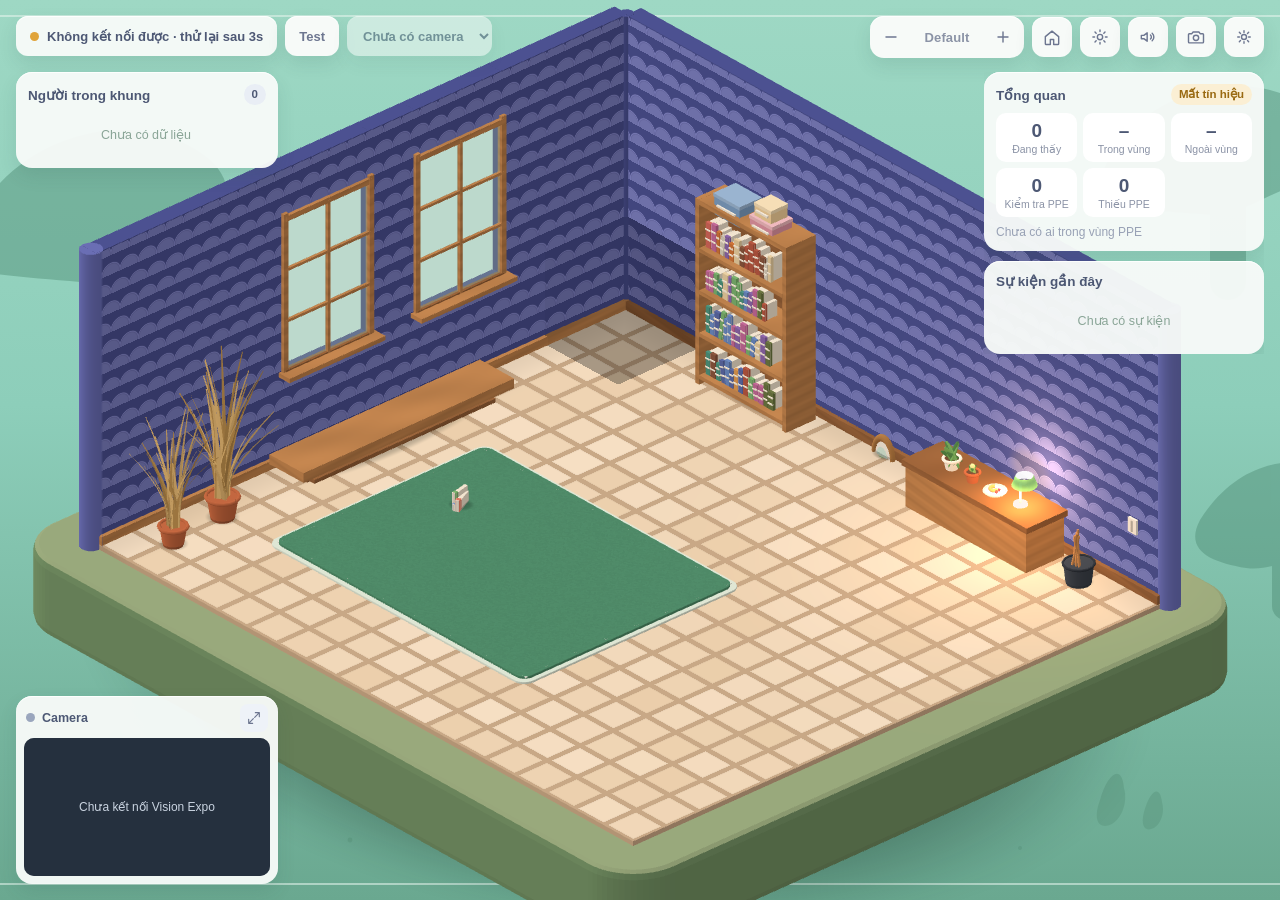
==== show/index.html @ 2da177c5 "Track the built 3D show dashboard and its scripts show/ (Greco2026DashBoard build), build_show.bat a" ====
<!DOCTYPE html>
<html lang="en">
  <head>
    <meta charset="UTF-8" />
    <meta name="viewport" content="width=device-width, initial-scale=1" />
    <title>Isometric Room</title>
    <script type="module" crossorigin src="/show/assets/index-Dxcq2Qw7.js"></script>
    <link rel="stylesheet" crossorigin href="/show/assets/index-DTfOdCN5.css">
  </head>
  <body>
    <div id="app"></div>
  </body>
</html>
---- show/assets/index-DTfOdCN5.css ----
:root{--ink: #6d7690;--ink-strong: #4d5874;--pill: #f7faf8;--line: rgba(120, 140, 160, .18);--danger: #e04f4f;--ok: #3f9d78;--shadow: 0 8px 18px rgba(40, 84, 70, .12), 0 1px 0 rgba(255, 255, 255, .85) inset;--dock-w: 262px;--dock-h: calc((var(--dock-w) - 16px) * 9 / 16 + 50px);color:var(--ink);font-family:Segoe UI,Trebuchet MS,sans-serif}*{box-sizing:border-box}html,body,#app{height:100%;margin:0}body{overflow:hidden;background:#6eab93}button,input,select{font:inherit;color:inherit}#app{position:relative}.backdrop,canvas,#hud{position:absolute;top:0;right:0;bottom:0;left:0}.backdrop{width:100%;height:100%;display:block}canvas{width:100%;height:100%;display:block}#hud{pointer-events:none;z-index:2}#hud button,#hud input,#hud select,#hud .panel,#hud .card{pointer-events:auto}.cluster{position:absolute;display:flex;gap:8px;align-items:center}.top-left{top:16px;left:16px}.top-right{top:16px;right:16px}.btn{width:40px;height:40px;border:0;border-radius:12px;background:var(--pill);box-shadow:var(--shadow);display:grid;place-items:center;position:relative;cursor:pointer;color:var(--ink)}.btn.active{background:#e7edf8;color:var(--ink-strong)}.btn:disabled{opacity:.4;cursor:default}.zoom{display:flex;align-items:center;background:var(--pill);border-radius:14px;box-shadow:var(--shadow);padding:4px;gap:2px}.zoom .btn{box-shadow:none;background:transparent;width:34px;height:34px}.zoom .label{min-width:74px;text-align:center;font-size:13px;font-weight:650;letter-spacing:.01em;color:#8b93a6}.card{background:#f7faf8f5;border-radius:16px;box-shadow:var(--shadow);color:var(--ink-strong)}.conn{display:flex;align-items:center;gap:8px;height:40px;padding:0 14px;border-radius:12px;font-size:13px;font-weight:600;max-width:340px;white-space:nowrap}.conn span{overflow:hidden;text-overflow:ellipsis}.led{display:inline-block;width:9px;height:9px;border-radius:50%;background:#9aa6bd;flex:none}.conn[data-state=open] .led{background:var(--ok);box-shadow:0 0 0 3px #3f9d782e}.conn[data-state=connecting] .led,.conn[data-state=retrying] .led{background:#e0a43a;animation:pulse 1s ease-in-out infinite}.conn[data-state=closed] .led{background:var(--danger)}@keyframes pulse{50%{opacity:.35}}.cam-select{height:40px;border:0;border-radius:12px;padding:0 12px;font-size:13px;font-weight:600;cursor:pointer;outline:none}.cam-select:disabled{opacity:.55;cursor:default}.chip{display:inline-block;padding:2px 8px;border-radius:999px;background:#e9eef5;color:var(--ink-strong);font-size:11.5px;font-weight:600;line-height:1.5}.chip.ok{background:#dff3ea;color:#2f7f60}.chip.warn{background:#fbefd4;color:#9a6a12}.chip.bad{background:#fde3e0;color:var(--danger)}.btn.test{width:auto;padding:0 14px;font-size:13px;font-weight:700}.btn.test.active{background:#efe6ff;color:#6b4fc4}.muted{color:#98a1b5;font-size:12px}.rail{position:absolute;top:72px;width:262px;display:flex;flex-direction:column;gap:10px;max-height:calc(100% - 88px)}.left-rail{left:16px;max-height:calc(100% - 88px - var(--dock-h) - 10px)}.right-rail{right:16px;width:280px;overflow-y:auto}.rail .card{padding:12px}.stat-head{display:flex;align-items:center;justify-content:space-between;gap:8px;margin-bottom:8px}.stat-head strong{font-size:13.5px}.stat-grid{display:grid;grid-template-columns:repeat(3,1fr);gap:6px}.stat-grid>div{background:#fff;border-radius:10px;padding:7px 4px;text-align:center;display:flex;flex-direction:column;gap:1px}.stat-grid b{font-size:19px;color:var(--ink-strong)}.stat-grid span{font-size:10.5px;color:#8b93a6}.stat-grid .danger{background:#fde3e0}.stat-grid .danger b{color:var(--danger)}.people{display:flex;flex-direction:column;min-height:0;flex:1 1 auto}.list{display:flex;flex-direction:column;gap:6px;overflow-y:auto;min-height:0;padding-right:2px}.person{border:0;background:#fff;border-radius:12px;padding:8px 10px;text-align:left;cursor:pointer;display:flex;flex-direction:column;gap:6px;outline:2px solid transparent}.person:hover{background:#f4f7ff}.person.selected{outline-color:#8ea0e0;background:#f4f7ff}.person.alert{background:#fff3f1}.person-head{display:flex;align-items:center;gap:7px;font-size:13px}.person-head em{margin-left:auto;font-style:normal;font-size:11.5px;color:#8b93a6}.chips{display:flex;flex-wrap:wrap;gap:4px}.chip.ppe.ok{background:#dff3ea;color:#2f7f60}.chip.ppe.bad{background:#fde3e0;color:var(--danger)}.chip.ppe.unknown{background:#eef2f8;color:#8b93a6}.ppe-counts{margin-top:8px}.empty-note{text-align:center;color:#8aa597;font-size:12.5px;padding:14px 6px}.detail-meta{display:flex;align-items:center;gap:6px;flex-wrap:wrap;margin-bottom:8px}.objs{display:flex;flex-direction:column;gap:5px;max-height:220px;overflow-y:auto}.obj{display:flex;align-items:center;justify-content:space-between;background:#fff;border-radius:10px;padding:6px 10px;font-size:12.5px}.obj span{display:flex;flex-direction:column}.obj em{font-style:normal;font-size:11px;color:#98a1b5}.obj b{color:var(--ink)}.obj.bad{background:#fff3f1}.obj.bad strong,.obj.bad b{color:var(--danger)}.obj.good strong{color:#2f7f60}.cam-dock{position:absolute;left:16px;bottom:16px;width:var(--dock-w);padding:8px;display:flex;flex-direction:column;gap:6px;z-index:3}.cam-head{display:flex;align-items:center;gap:7px;font-size:12.5px;padding:0 2px;min-height:28px}.cam-head strong{flex:1;min-width:0;overflow:hidden;text-overflow:ellipsis;white-space:nowrap}.cam-head .x{display:grid;place-items:center;width:28px;height:28px;color:var(--ink)}.cam-head .x svg{width:16px;height:16px}.cam-frame{position:relative;aspect-ratio:16 / 9;border-radius:10px;overflow:hidden;background:#26313f;cursor:zoom-in}.cam-frame img{width:100%;height:100%;object-fit:contain;display:block}.cam-frame img:not([src]){visibility:hidden}.cam-note{position:absolute;top:0;right:0;bottom:0;left:0;display:grid;place-items:center;padding:8px;text-align:center;color:#c9d3e0;font-size:12px;background:#26313f8c}.cam-note[hidden]{display:none}.cam-dock.expanded{left:50%;top:50%;bottom:auto;transform:translate(-50%,-50%);width:min(1280px,90vw,calc((90vh - 60px) * 16 / 9));padding:12px;z-index:7}.cam-dock.expanded .cam-head{font-size:14px}.cam-dock.expanded .cam-frame{cursor:default}.cam-scrim{position:absolute;top:0;right:0;bottom:0;left:0;background:#18242c80;z-index:6;pointer-events:auto}.cam-scrim[hidden]{display:none}.x{width:24px;height:24px;border:0;border-radius:8px;background:#eef2f8;font-size:16px;line-height:1;cursor:pointer}.feed{display:flex;flex-direction:column;gap:2px}.ev{display:grid;grid-template-columns:auto 1fr auto;gap:8px;align-items:center;padding:5px 0;font-size:12px;border-top:1px solid var(--line)}.ev .tag{font-size:10.5px;font-weight:700;padding:1px 7px;border-radius:999px;background:#e9eef5;color:var(--ink-strong)}.ev.in .tag{background:#dff3ea;color:#2f7f60}.ev.out .tag{background:#fbefd4;color:#9a6a12}.ev.alert .tag{background:var(--danger);color:#fff}.ev time{color:#98a1b5;font-size:11px}.banner{position:absolute;top:16px;left:50%;transform:translate(-50%);background:var(--danger);color:#fff;font-weight:700;font-size:14px;padding:10px 20px;border-radius:14px;box-shadow:0 10px 24px #e04f4f66;animation:pulse-banner 1s ease-in-out infinite;max-width:40vw;text-align:center;z-index:4}.banner[hidden]{display:none}@keyframes pulse-banner{50%{transform:translate(-50%) scale(1.03)}}.panel{position:absolute;top:54px;width:270px;background:#f7faf8fa;border-radius:16px;box-shadow:var(--shadow);padding:14px;color:var(--ink-strong);z-index:5}.panel[hidden]{display:none}.panel h3{margin:0 0 8px;font-size:14px}.panel h3.sub{margin-top:14px}.panel .row{display:flex;gap:6px}.panel .field{display:flex;flex-direction:column;gap:3px;font-size:11.5px;color:#8b93a6;margin-bottom:8px}.panel .field input{border:0;background:#fff;border-radius:10px;padding:7px 10px;box-shadow:var(--shadow);outline:none;color:var(--ink-strong);font-size:13px}.panel button.wide{border:0;background:#fff;border-radius:10px;padding:8px 10px;box-shadow:var(--shadow);cursor:pointer;flex:1;width:100%}.panel button.primary{background:#6d8ad8;color:#fff;font-weight:600}.top-right .panel{right:0}.enter{animation:rise .48s cubic-bezier(.2,.8,.2,1) both}@keyframes rise{0%{opacity:0;transform:translateY(8px) scale(.96)}to{opacity:1;transform:none}}@media(max-width:900px){.right-rail{top:112px;width:210px}.right-rail .feed,.right-rail .detail{display:none}:root{--dock-w: 210px}.left-rail{width:210px;top:112px;max-height:calc(100% - 128px - var(--dock-h) - 10px)}.top-left{flex-wrap:wrap;max-width:calc(100% - 280px)}.conn{max-width:180px}.zoom .label{display:none}.banner{top:64px;max-width:70vw}}
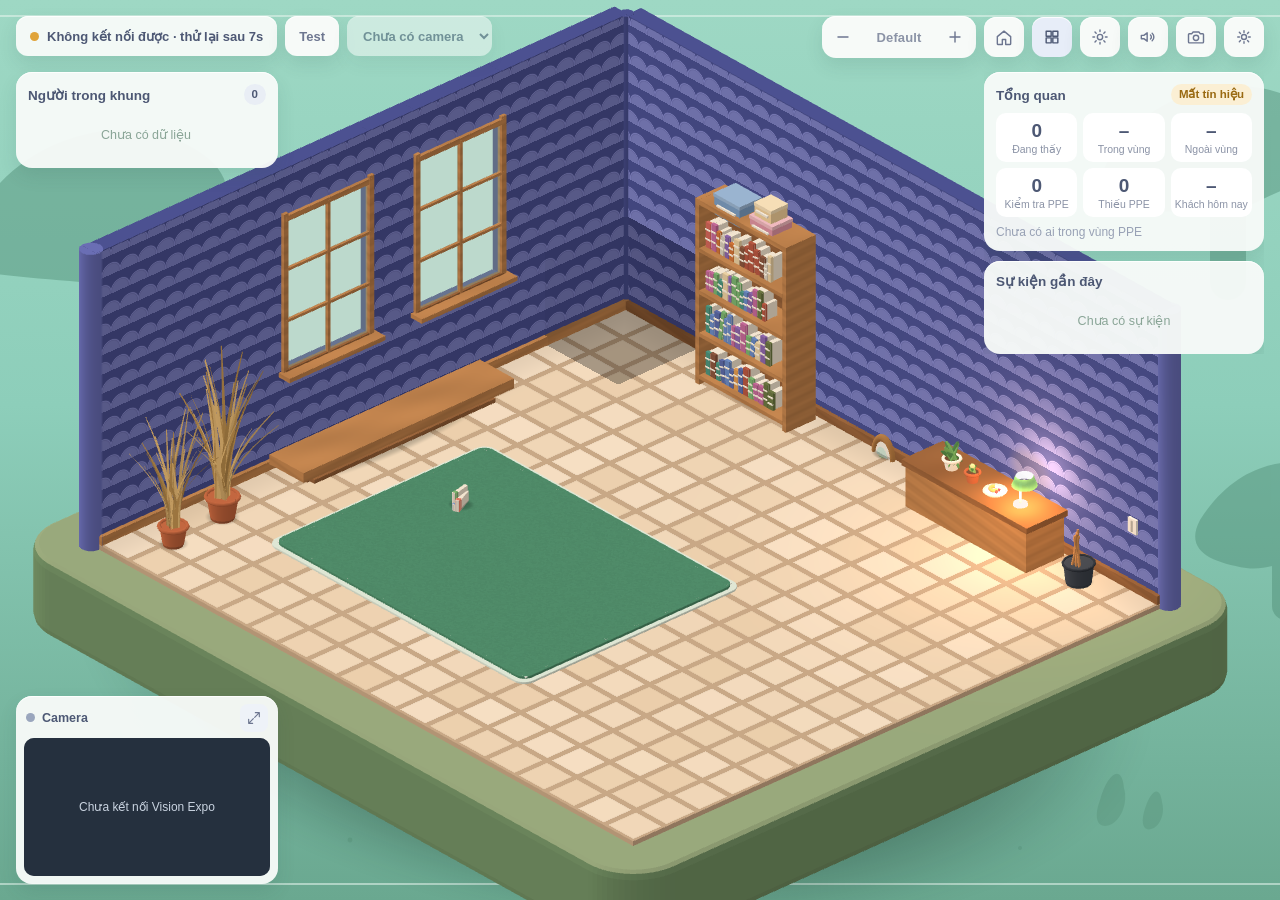
==== commit e9f2bc1a: "Typed zones per camera with per-zone stats, dwell, visitors, crowding, heatmap - crossing.zones: up " ====
--- a/show/index.html
+++ b/show/index.html
@@ -4,8 +4,8 @@
     <meta charset="UTF-8" />
     <meta name="viewport" content="width=device-width, initial-scale=1" />
     <title>Isometric Room</title>
-    <script type="module" crossorigin src="/show/assets/index-Dxcq2Qw7.js"></script>
-    <link rel="stylesheet" crossorigin href="/show/assets/index-DTfOdCN5.css">
+    <script type="module" crossorigin src="/show/assets/index-DGra6503.js"></script>
+    <link rel="stylesheet" crossorigin href="/show/assets/index-BMzzv9PR.css">
   </head>
   <body>
     <div id="app"></div>
--- a/show/assets/index-BMzzv9PR.css
+++ b/show/assets/index-BMzzv9PR.css
@@ -0,0 +1 @@
+:root{--ink: #6d7690;--ink-strong: #4d5874;--pill: #f7faf8;--line: rgba(120, 140, 160, .18);--danger: #e04f4f;--ok: #3f9d78;--shadow: 0 8px 18px rgba(40, 84, 70, .12), 0 1px 0 rgba(255, 255, 255, .85) inset;--dock-w: 262px;--dock-h: calc((var(--dock-w) - 16px) * 9 / 16 + 50px);color:var(--ink);font-family:Segoe UI,Trebuchet MS,sans-serif}*{box-sizing:border-box}html,body,#app{height:100%;margin:0}body{overflow:hidden;background:#6eab93}button,input,select{font:inherit;color:inherit}#app{position:relative}.backdrop,canvas,#hud{position:absolute;top:0;right:0;bottom:0;left:0}.backdrop{width:100%;height:100%;display:block}canvas{width:100%;height:100%;display:block}#hud{pointer-events:none;z-index:2}#hud button,#hud input,#hud select,#hud .panel,#hud .card{pointer-events:auto}.cluster{position:absolute;display:flex;gap:8px;align-items:center}.top-left{top:16px;left:16px}.top-right{top:16px;right:16px}.btn{width:40px;height:40px;border:0;border-radius:12px;background:var(--pill);box-shadow:var(--shadow);display:grid;place-items:center;position:relative;cursor:pointer;color:var(--ink)}.btn.active{background:#e7edf8;color:var(--ink-strong)}.btn:disabled{opacity:.4;cursor:default}.zoom{display:flex;align-items:center;background:var(--pill);border-radius:14px;box-shadow:var(--shadow);padding:4px;gap:2px}.zoom .btn{box-shadow:none;background:transparent;width:34px;height:34px}.zoom .label{min-width:74px;text-align:center;font-size:13px;font-weight:650;letter-spacing:.01em;color:#8b93a6}.card{background:#f7faf8f5;border-radius:16px;box-shadow:var(--shadow);color:var(--ink-strong)}.conn{display:flex;align-items:center;gap:8px;height:40px;padding:0 14px;border-radius:12px;font-size:13px;font-weight:600;max-width:340px;white-space:nowrap}.conn span{overflow:hidden;text-overflow:ellipsis}.led{display:inline-block;width:9px;height:9px;border-radius:50%;background:#9aa6bd;flex:none}.conn[data-state=open] .led{background:var(--ok);box-shadow:0 0 0 3px #3f9d782e}.conn[data-state=connecting] .led,.conn[data-state=retrying] .led{background:#e0a43a;animation:pulse 1s ease-in-out infinite}.conn[data-state=closed] .led{background:var(--danger)}@keyframes pulse{50%{opacity:.35}}.cam-select{height:40px;border:0;border-radius:12px;padding:0 12px;font-size:13px;font-weight:600;cursor:pointer;outline:none}.cam-select:disabled{opacity:.55;cursor:default}.chip{display:inline-block;padding:2px 8px;border-radius:999px;background:#e9eef5;color:var(--ink-strong);font-size:11.5px;font-weight:600;line-height:1.5}.chip.ok{background:#dff3ea;color:#2f7f60}.chip.warn{background:#fbefd4;color:#9a6a12}.chip.bad{background:#fde3e0;color:var(--danger)}.btn.test{width:auto;padding:0 14px;font-size:13px;font-weight:700}.btn.test.active{background:#efe6ff;color:#6b4fc4}.muted{color:#98a1b5;font-size:12px}.rail{position:absolute;top:72px;width:262px;display:flex;flex-direction:column;gap:10px;max-height:calc(100% - 88px)}.left-rail{left:16px;max-height:calc(100% - 88px - var(--dock-h) - 10px)}.right-rail{right:16px;width:280px;overflow-y:auto}.rail .card{padding:12px}.stat-head{display:flex;align-items:center;justify-content:space-between;gap:8px;margin-bottom:8px}.stat-head strong{font-size:13.5px}.stat-grid{display:grid;grid-template-columns:repeat(3,1fr);gap:6px}.stat-grid>div{background:#fff;border-radius:10px;padding:7px 4px;text-align:center;display:flex;flex-direction:column;gap:1px}.stat-grid b{font-size:19px;color:var(--ink-strong)}.stat-grid span{font-size:10.5px;color:#8b93a6}.stat-grid .danger{background:#fde3e0}.stat-grid .danger b{color:var(--danger)}.people{display:flex;flex-direction:column;min-height:0;flex:1 1 auto}.list{display:flex;flex-direction:column;gap:6px;overflow-y:auto;min-height:0;padding-right:2px}.person{border:0;background:#fff;border-radius:12px;padding:8px 10px;text-align:left;cursor:pointer;display:flex;flex-direction:column;gap:6px;outline:2px solid transparent}.person:hover{background:#f4f7ff}.person.selected{outline-color:#8ea0e0;background:#f4f7ff}.person.alert{background:#fff3f1}.person-head{display:flex;align-items:center;gap:7px;font-size:13px}.person-head em{margin-left:auto;font-style:normal;font-size:11.5px;color:#8b93a6}.chips{display:flex;flex-wrap:wrap;gap:4px}.chip.ppe.ok{background:#dff3ea;color:#2f7f60}.chip.ppe.bad{background:#fde3e0;color:var(--danger)}.chip.ppe.unknown{background:#eef2f8;color:#8b93a6}.ppe-counts{margin-top:8px}.empty-note{text-align:center;color:#8aa597;font-size:12.5px;padding:14px 6px}.detail-meta{display:flex;align-items:center;gap:6px;flex-wrap:wrap;margin-bottom:8px}.objs{display:flex;flex-direction:column;gap:5px;max-height:220px;overflow-y:auto}.obj{display:flex;align-items:center;justify-content:space-between;background:#fff;border-radius:10px;padding:6px 10px;font-size:12.5px}.obj span{display:flex;flex-direction:column}.obj em{font-style:normal;font-size:11px;color:#98a1b5}.obj b{color:var(--ink)}.obj.bad{background:#fff3f1}.obj.bad strong,.obj.bad b{color:var(--danger)}.obj.good strong{color:#2f7f60}.cam-dock{position:absolute;left:16px;bottom:16px;width:var(--dock-w);padding:8px;display:flex;flex-direction:column;gap:6px;z-index:3}.cam-head{display:flex;align-items:center;gap:7px;font-size:12.5px;padding:0 2px;min-height:28px}.cam-head strong{flex:1;min-width:0;overflow:hidden;text-overflow:ellipsis;white-space:nowrap}.cam-head .x{display:grid;place-items:center;width:28px;height:28px;color:var(--ink)}.cam-head .x svg{width:16px;height:16px}.cam-frame{position:relative;aspect-ratio:16 / 9;border-radius:10px;overflow:hidden;background:#26313f;cursor:zoom-in}.cam-frame img{width:100%;height:100%;object-fit:contain;display:block}.cam-frame img:not([src]){visibility:hidden}.cam-note{position:absolute;top:0;right:0;bottom:0;left:0;display:grid;place-items:center;padding:8px;text-align:center;color:#c9d3e0;font-size:12px;background:#26313f8c}.cam-note[hidden]{display:none}.cam-dock.expanded{left:50%;top:50%;bottom:auto;transform:translate(-50%,-50%);width:min(1280px,90vw,calc((90vh - 60px) * 16 / 9));padding:12px;z-index:7}.cam-dock.expanded .cam-head{font-size:14px}.cam-dock.expanded .cam-frame{cursor:default}.cam-scrim{position:absolute;top:0;right:0;bottom:0;left:0;background:#18242c80;z-index:6;pointer-events:auto}.cam-scrim[hidden]{display:none}.x{width:24px;height:24px;border:0;border-radius:8px;background:#eef2f8;font-size:16px;line-height:1;cursor:pointer}.zone-list{display:flex;flex-direction:column;gap:4px}.zone-row{display:grid;grid-template-columns:auto 1fr auto auto;gap:7px;align-items:center;background:#fff;border-radius:10px;padding:6px 9px;font-size:12px}.zone-row strong{font-weight:600}.zone-row em{grid-column:2;grid-row:2;font-style:normal;font-size:10.5px;color:#8b93a6}.zone-row b{grid-column:4;grid-row:1 / span 2;font-size:19px;color:var(--ink-strong)}.zone-row .chip{grid-column:3;grid-row:1 / span 2}.zone-row.crowded{background:#fde3e0}.zone-row.crowded b{color:var(--danger)}.chip.zone{font-weight:600}.detail-zones{margin:6px 0 2px}.feed{display:flex;flex-direction:column;gap:2px}.ev{display:grid;grid-template-columns:auto 1fr auto;gap:8px;align-items:center;padding:5px 0;font-size:12px;border-top:1px solid var(--line)}.ev .tag{font-size:10.5px;font-weight:700;padding:1px 7px;border-radius:999px;background:#e9eef5;color:var(--ink-strong)}.ev.in .tag{background:#dff3ea;color:#2f7f60}.ev.out .tag{background:#fbefd4;color:#9a6a12}.ev.alert .tag{background:var(--danger);color:#fff}.ev time{color:#98a1b5;font-size:11px}.banner{position:absolute;top:16px;left:50%;transform:translate(-50%);background:var(--danger);color:#fff;font-weight:700;font-size:14px;padding:10px 20px;border-radius:14px;box-shadow:0 10px 24px #e04f4f66;animation:pulse-banner 1s ease-in-out infinite;max-width:40vw;text-align:center;z-index:4}.banner[hidden]{display:none}@keyframes pulse-banner{50%{transform:translate(-50%) scale(1.03)}}.panel{position:absolute;top:54px;width:270px;background:#f7faf8fa;border-radius:16px;box-shadow:var(--shadow);padding:14px;color:var(--ink-strong);z-index:5}.panel[hidden]{display:none}.panel h3{margin:0 0 8px;font-size:14px}.panel h3.sub{margin-top:14px}.panel .row{display:flex;gap:6px}.panel .field{display:flex;flex-direction:column;gap:3px;font-size:11.5px;color:#8b93a6;margin-bottom:8px}.panel .field input{border:0;background:#fff;border-radius:10px;padding:7px 10px;box-shadow:var(--shadow);outline:none;color:var(--ink-strong);font-size:13px}.panel button.wide{border:0;background:#fff;border-radius:10px;padding:8px 10px;box-shadow:var(--shadow);cursor:pointer;flex:1;width:100%}.panel button.primary{background:#6d8ad8;color:#fff;font-weight:600}.top-right .panel{right:0}.enter{animation:rise .48s cubic-bezier(.2,.8,.2,1) both}@keyframes rise{0%{opacity:0;transform:translateY(8px) scale(.96)}to{opacity:1;transform:none}}@media(max-width:900px){.right-rail{top:112px;width:210px}.right-rail .feed,.right-rail .detail{display:none}:root{--dock-w: 210px}.left-rail{width:210px;top:112px;max-height:calc(100% - 128px - var(--dock-h) - 10px)}.top-left{flex-wrap:wrap;max-width:calc(100% - 280px)}.conn{max-width:180px}.zoom .label{display:none}.banner{top:64px;max-width:70vw}}
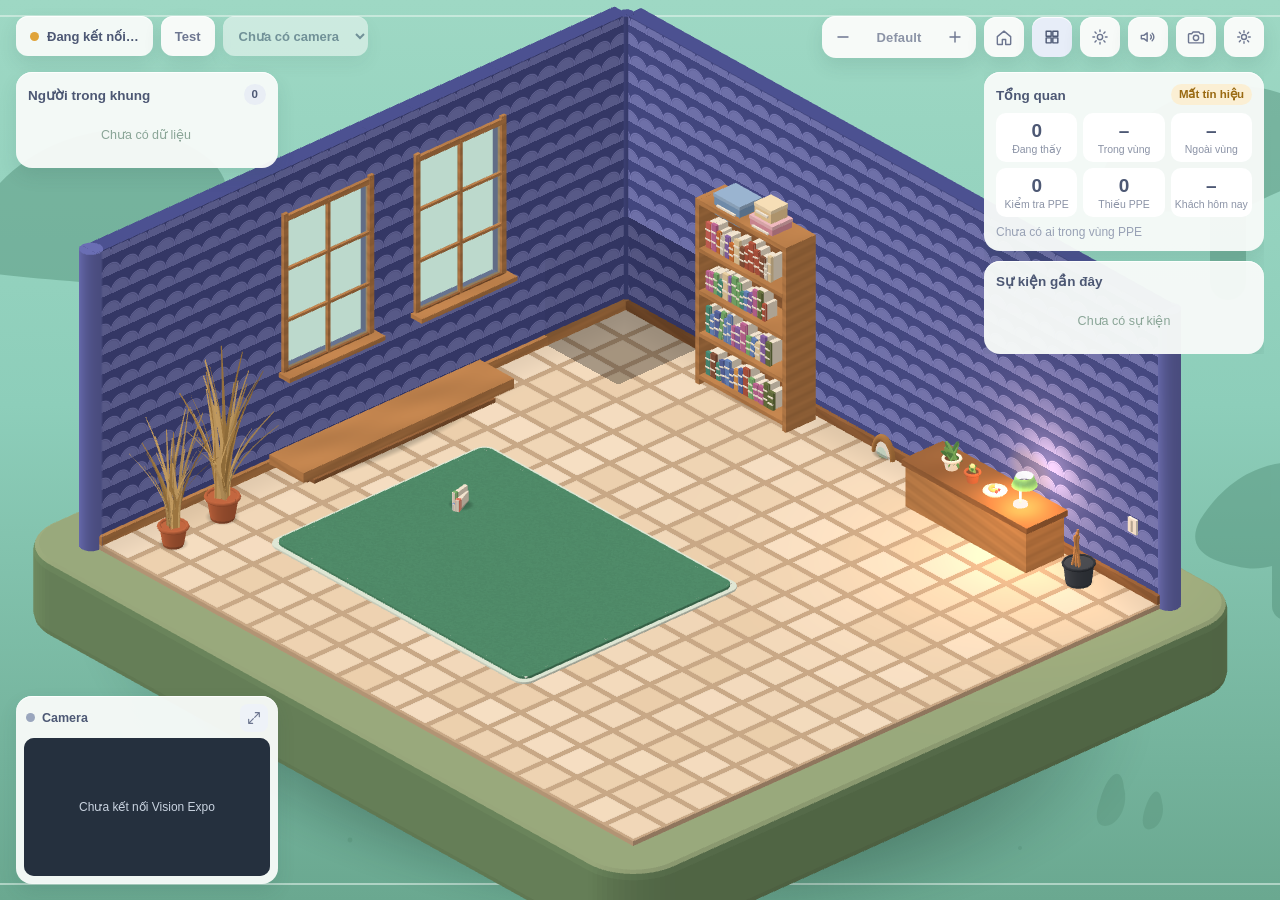
==== commit 777b850f: "Stop drawing zone outlines on the 3D floor The 3D room does not follow the real booth layout, so zon" ====
--- a/show/index.html
+++ b/show/index.html
@@ -4,7 +4,7 @@
     <meta charset="UTF-8" />
     <meta name="viewport" content="width=device-width, initial-scale=1" />
     <title>Isometric Room</title>
-    <script type="module" crossorigin src="/show/assets/index-DGra6503.js"></script>
+    <script type="module" crossorigin src="/show/assets/index-CwZjLbaT.js"></script>
     <link rel="stylesheet" crossorigin href="/show/assets/index-BMzzv9PR.css">
   </head>
   <body>
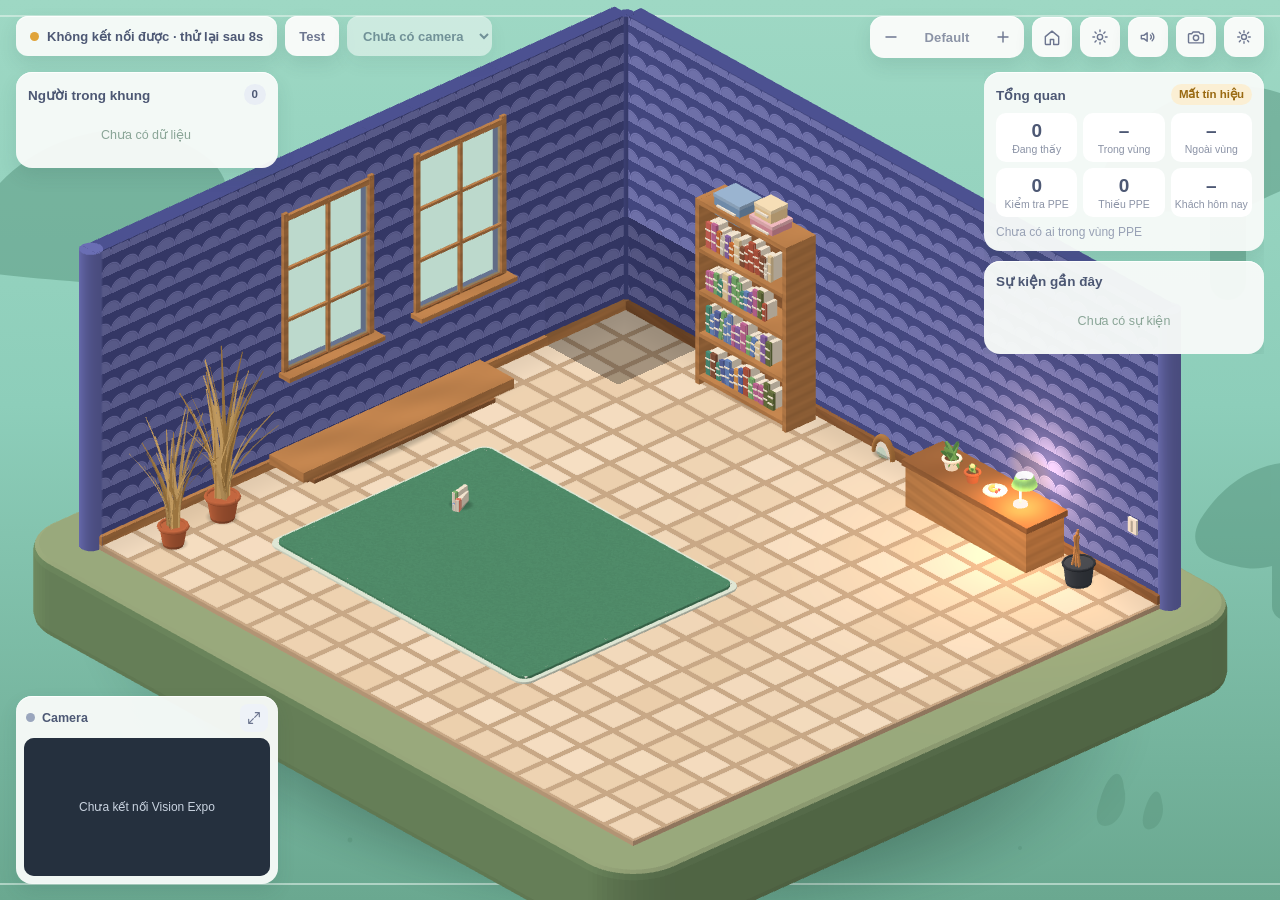
==== commit 1fbcc24e: "Remove the standing heatmap from the 3D floor Like the zone outlines, the 3D room does not follow th" ====
--- a/show/index.html
+++ b/show/index.html
@@ -4,7 +4,7 @@
     <meta charset="UTF-8" />
     <meta name="viewport" content="width=device-width, initial-scale=1" />
     <title>Isometric Room</title>
-    <script type="module" crossorigin src="/show/assets/index-CwZjLbaT.js"></script>
+    <script type="module" crossorigin src="/show/assets/index-BlSQKL5w.js"></script>
     <link rel="stylesheet" crossorigin href="/show/assets/index-BMzzv9PR.css">
   </head>
   <body>
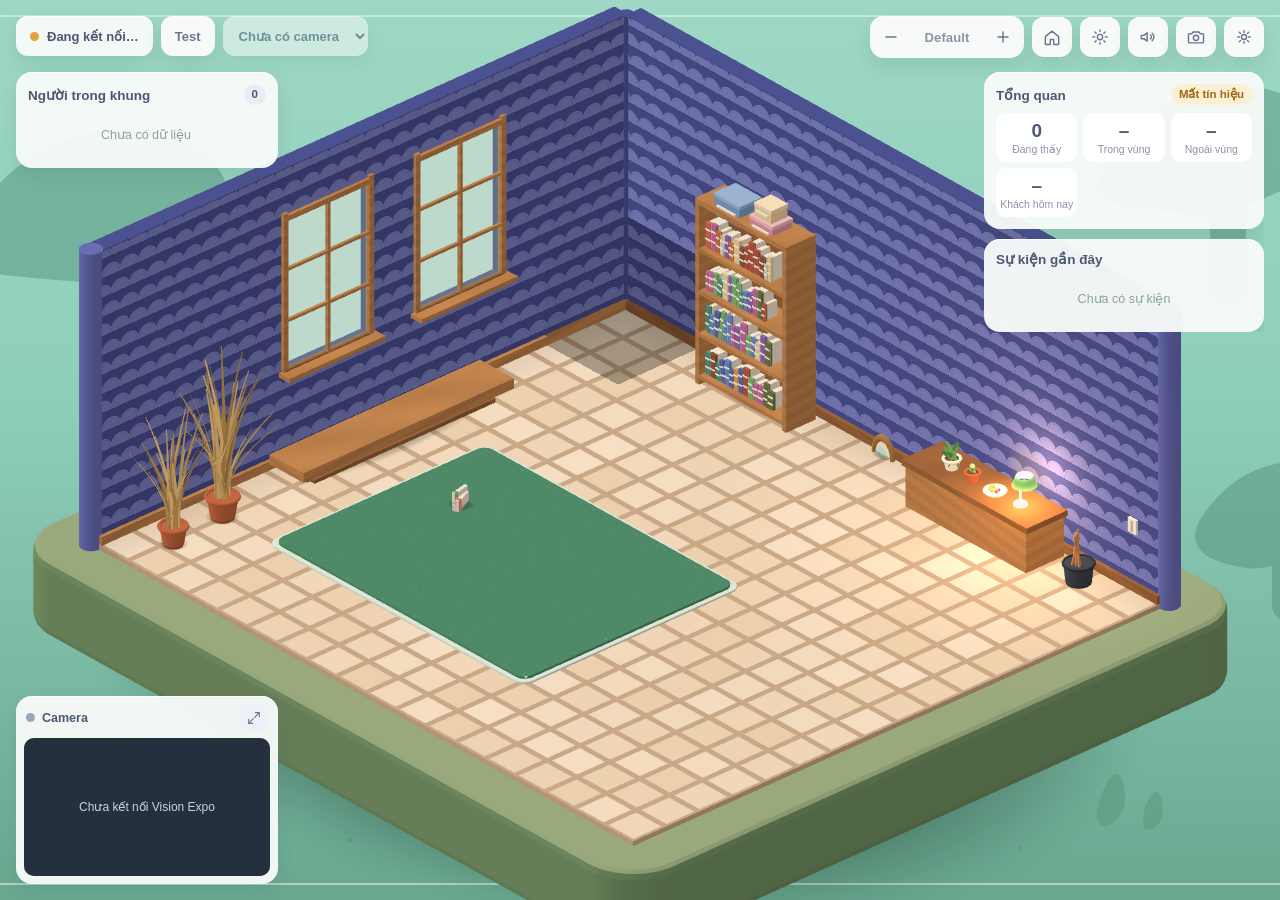
==== commit b6fb8be5: "3D screen shows zones and dwell only, no PPE The exhibition is not a construction site: the 3D scree" ====
--- a/show/index.html
+++ b/show/index.html
@@ -4,7 +4,7 @@
     <meta charset="UTF-8" />
     <meta name="viewport" content="width=device-width, initial-scale=1" />
     <title>Isometric Room</title>
-    <script type="module" crossorigin src="/show/assets/index-BlSQKL5w.js"></script>
+    <script type="module" crossorigin src="/show/assets/index-BE5HY74D.js"></script>
     <link rel="stylesheet" crossorigin href="/show/assets/index-BMzzv9PR.css">
   </head>
   <body>
